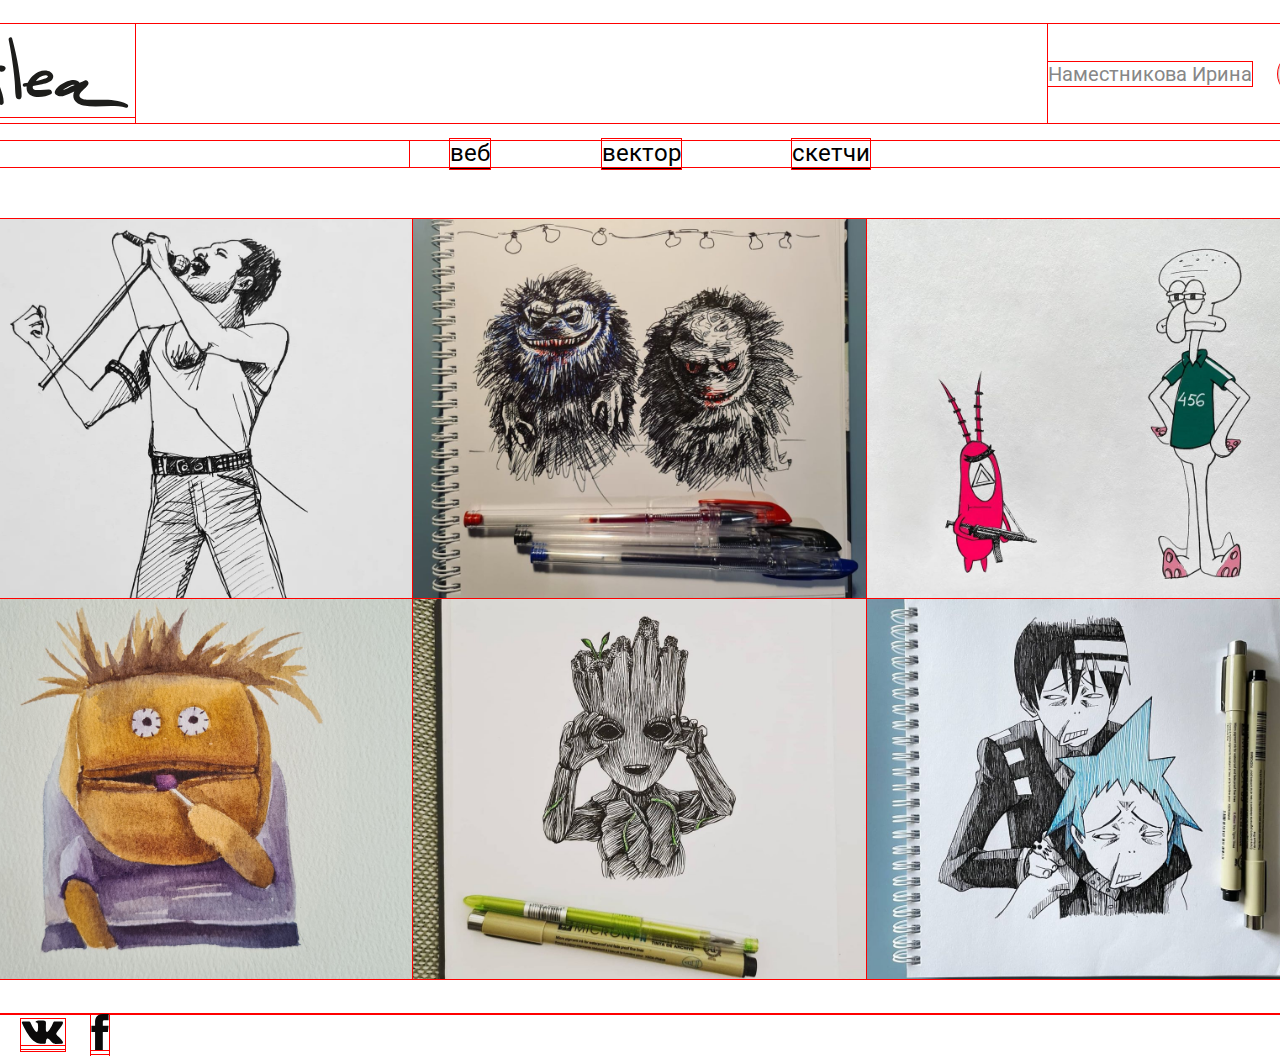
==== sketch.html @ 0e4699a0 "контент и разделы" ====
<!DOCTYPE html>
<html lang="en">
    <head>
        <meta charset="UTF-8">
        <meta http-equiv="X-UA-Compatible" content="IE=edge">
        <meta name="viewport" content="width=device-width, initial-scale=1.0">
        <meta name="description" content="Сайт-портфолио дизайнера"/>
        <link rel="stylesheet" href="./style/style.css">
        <link rel="preconnect" href="https://fonts.googleapis.com">
        <link rel="preconnect" href="https://fonts.gstatic.com" crossorigin>
        <link href="https://fonts.googleapis.com/css2?family=Roboto:wght@300;400&display=swap" rel="stylesheet">
        <title>Portfolio</title>
    </head>
    <body>
        <div class="main-page">
            <!-- ЗАГОЛОВОК -->
            <header class="header">
                <!-- лого и автор  -->
                <div class="author">
                    <a class="logo" href="#">
                        <img src="./images/svg/flea.svg" width="175" height="93" alt="flea">
                    </a>
                    <div class="info">
                        <span class="info__name">Наместникова Ирина</span>
                        <button class="info__button" type="button">?</button>
                    </div>
                </div>
                
                <!-- непосредственно навигация   --> 
                <nav class="navigation">
                    <ul class="menu">
                        <li><a href="index.html">веб</a></li>
                        <li><a href="vector.html">вектор</a></li>
                        <li><a href="#">скетчи</a></li>
                    </ul>
                </nav>
            </header>

            <!-- КОНТЕНТ -->
            <div class="content-wrap">
                <div class="content">
                    <img src="./images/fredy.jpg" width="454" height="380" alt="lorem">
                    <img src="./images/toothy.jpg" width="454" height="380" alt="lorem">
                    <img src="./images/squid.jpg" width="454" height="380" alt="lorem">
                    <img src="./images/yup.jpg" width="454" height="380" alt="lorem">
                    <img src="./images/groot.jpg" width="454" height="380" alt="lorem">
                    <img src="./images/souleater.jpg" width="454" height="380" alt="lorem">
                </div>
            </div>   
            <footer>
                <ul class="social-buttons">
                    <li><a class="instagram" href="#"> <img src="./images/svg/instagram.svg" width="35" height="35" alt="instagram"></a></li>
                    <li><a class="vk" href="#"><img src="./images/svg/vk.svg" width="44" height="26" alt="vkontakte"></a></li>
                    <li><a class="facebook" href="#"><img src="./images/svg/fb.svg" width="18" height="36" alt="facebook"></a></li>
                </ul>          
            </footer> 
        </div>

        <div class="darklayer visually-hidden">

            <div class="popup">
                <button class="popup__button popup__button--prev"> 
                    <svg width="18" height="18" viewBox="0 0 18 18" fill="none" xmlns="http://www.w3.org/2000/svg">
                        <path d="M0.984375 9L9 0.984375L17.0156 9L15.6094 10.4062L9.98437 4.82812L9.98438 17.0156L8.01562 17.0156L8.01562 4.82812L2.39062 10.4062L0.984375 9Z"/>
                    </svg>                        
                </button>
                <img class="popup__image" src="./images/yup.jpg" alt="lorem">
                <button class="popup__button popup__button--next">
                    <svg width="18" height="18" viewBox="0 0 18 18" fill="none" xmlns="http://www.w3.org/2000/svg">
                        <path d="M0.984375 9L9 0.984375L17.0156 9L15.6094 10.4062L9.98437 4.82812L9.98438 17.0156L8.01562 17.0156L8.01562 4.82812L2.39062 10.4062L0.984375 9Z"/>
                    </svg>
                </button>
            </div>

        </div>
        <script src="./script/index.js"></script>
    </body>
</html>
---- style/style.css ----
body {
    margin: 0;
    font-family: 'Roboto', Arial, sans-serif;
    font-size: 18px;
    line-height: 24px;
    font-weight: 400;
    color: black; 
}

* {
    box-sizing: border-box;
    outline: 1px solid red;
}

.main-page {
    display: flex;
    flex-direction: column;
    align-items: center;
    background-color: white;
}

.main-page > * {
    width: 1360px;
}

.header {
}

.author {
    display: flex;
    justify-content: space-between;
    margin-top: 24px;
    margin-bottom: 10px;
    
}

.author span {
    font-size: 20px;
    font-family: 'Roboto', Courier, normal;
    color: rgba(135, 135, 135, 1);
    ;
}

.info {
    display: flex;
    align-items: center;
    
}


.info .info__name {
    margin-right: 26px;
}

.info .info__button {
    width: 42px;
    height: 42px;
    background-color: rgb(243, 243, 243);
    border-radius: 50%;
    border: 1px solid rgb(206, 206, 206);
    font-size: 32px;
    font-family: 'Roboto', Arial, sans-serif;
    color: rgb(63, 63, 63);    
}


.navigation {
    width: 100%;
    margin-bottom: 52px;
 
}

.menu {
    display: flex;
    justify-content: space-between;
    width: 460px;
    margin-left: auto;
    margin-right: auto;
    list-style: none;

        
}
.menu a {
    font-size: 24px;
    font-family: 'Roboto', Courier, normal;
    text-decoration: none;
    color: black;

    border-bottom: 2px solid rgb(0 0 0);
       
}
.menu a:visited {
    color: black;
}

/* text-decoration: none; */



.web-content-wrap {
    display: grid;
    grid-template-columns: 1fr 1fr;
}

.web-content-card {
    display: flex;
    align-items: center;
    flex-direction: column;
    font-family: 'Roboto', Arial, sans-serif;
    font-size: 13px;
    line-height: 24px;
    font-weight: 300;
    color: black;
    
}

.web-content-card img {
    width: 380px;
    height: 380px;
    
}


.content-wrap {
    display: flex;
    justify-content: center;
    /* width: 1360px; */
}


.content {
    display: grid;
    grid-template-columns: 1fr 1fr 1fr;
    grid-template-rows: 1fr 1fr;
    margin-bottom: 16px;
    margin-bottom: 35px;
    background-color: black;
          
}

.content img {
    object-fit: cover;
    width: 454px;
    height: 380px;
    
    
}


.social-buttons {
    display: flex;
    justify-content: start;
    align-items: center;
    /* width: auto; */
    margin: 0;
    padding: 0;
    
}

.social-buttons li {
    list-style: none;    
    color: white; 
    margin-right: 26px;
}

.instagram {
    outline: 1px black;
}

.darklayer {
    display: flex;
    position: fixed;
    width: 100vw;
    height: 100vh;
    background-color: rgba(128, 128, 128, 0.7);
    top: 0;
    justify-content: center;
    align-items: center;
}

.darklayer-about {
    position: relative;
    display: flex;
    align-items: center;
    justify-content: center;
}


.popup {
    position: relative;
    display: flex;
    align-items: center;
    width: 800px;
    height: 800px;
    /*padding: 5px;*/
    background-color: rgb(39, 39, 39);
    border-radius: 4px;
    box-shadow: 0 0 15px rgba(0,0,0,0.3);
}
    
.popup-about {
    display: flex;
    padding: 50px;
    width: 800px;
    height: 800px;
    background-color: rgb(255, 255, 255);
    border-color: red;
    
   
}
.popup-about h2 {
    font-size: 24px;
    font-family: 'Roboto', Courier, normal;
}



.popup__image {
    width: 100%;
    height: auto;
}

.popup__button {
    position: absolute;
    display: flex;
    justify-content: center;
    align-items: center;
    width: 50px;
    height: 50px;
    border-radius: 50px;
    outline: none;
    border: none;
}

.popup__button svg {
    fill: #4E4747;
    stroke: #4E4747;
    width: 22px;
    height: 22px;
    
   
}


.popup__button svg:hover {
    fill: red;
    stroke: red;
    
}

.popup__button--prev {
    left: -100px;
}

.popup__button--next {
    right: -100px;
}

.popup__button--prev svg {
    transform: rotate(-90deg);
}

.popup__button--next svg {
    transform: rotate(90deg);
}

.visually-hidden {
   visibility: hidden;
}
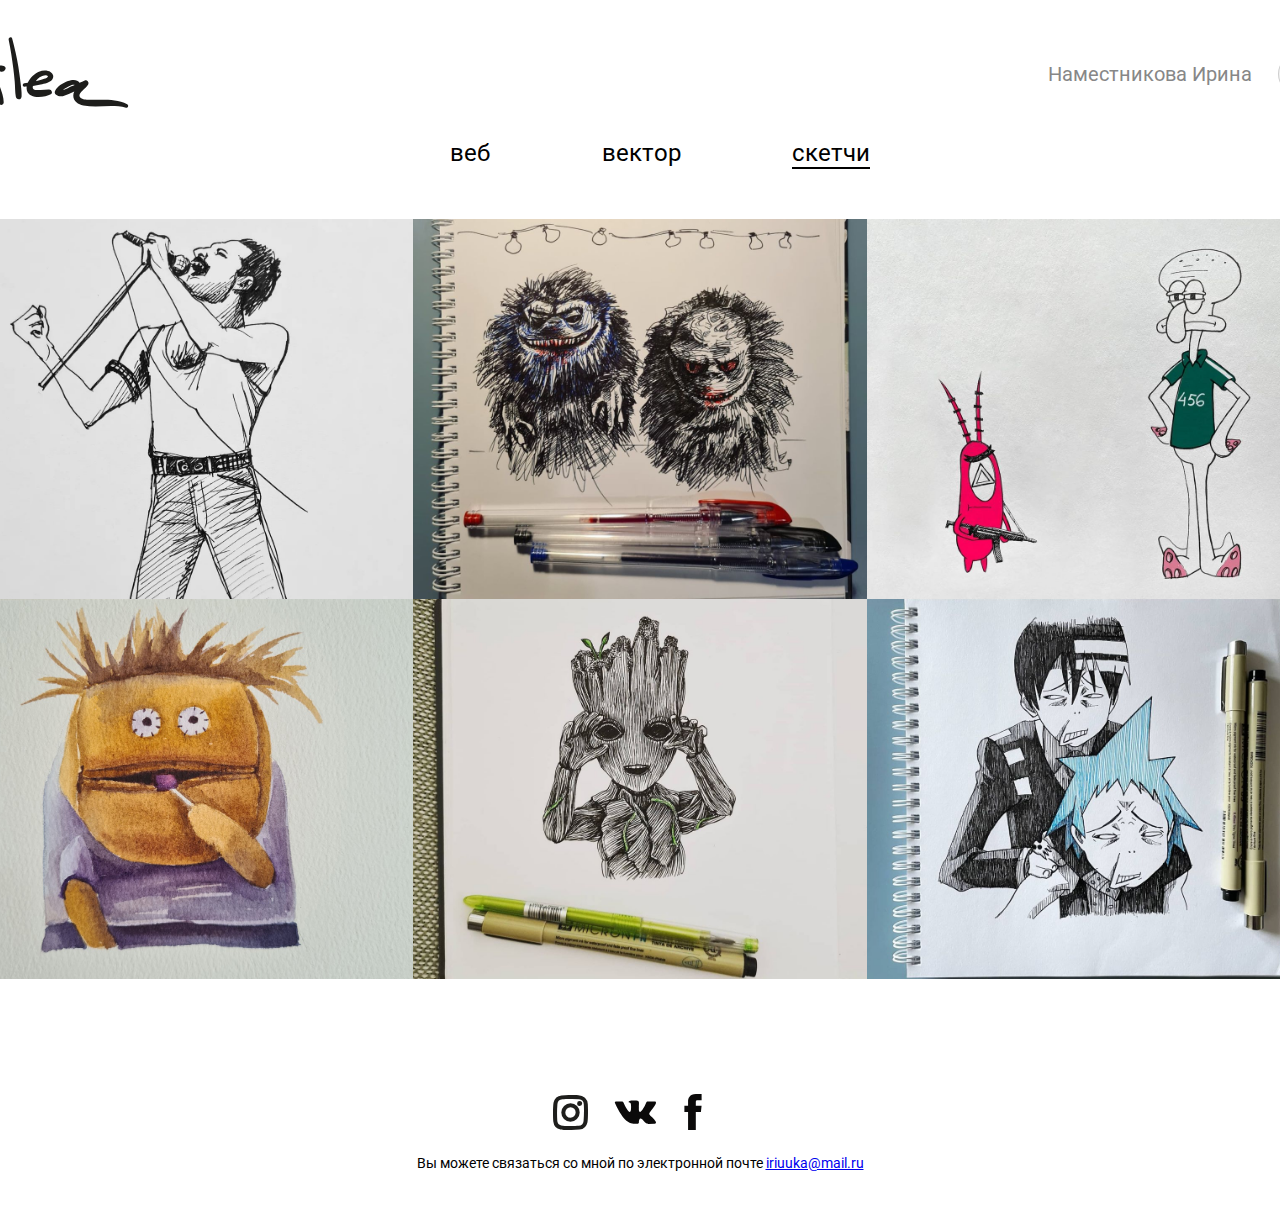
==== commit 2b658bed: "подготовка к выкладке на хостинг" ====
--- a/sketch.html
+++ b/sketch.html
@@ -1,78 +1,132 @@
 <!DOCTYPE html>
 <html lang="en">
-    <head>
-        <meta charset="UTF-8">
-        <meta http-equiv="X-UA-Compatible" content="IE=edge">
-        <meta name="viewport" content="width=device-width, initial-scale=1.0">
-        <meta name="description" content="Сайт-портфолио дизайнера"/>
-        <link rel="stylesheet" href="./style/style.css">
-        <link rel="preconnect" href="https://fonts.googleapis.com">
-        <link rel="preconnect" href="https://fonts.gstatic.com" crossorigin>
-        <link href="https://fonts.googleapis.com/css2?family=Roboto:wght@300;400&display=swap" rel="stylesheet">
-        <title>Portfolio</title>
-    </head>
-    <body>
-        <div class="main-page">
-            <!-- ЗАГОЛОВОК -->
-            <header class="header">
-                <!-- лого и автор  -->
-                <div class="author">
-                    <a class="logo" href="#">
-                        <img src="./images/svg/flea.svg" width="175" height="93" alt="flea">
-                    </a>
-                    <div class="info">
-                        <span class="info__name">Наместникова Ирина</span>
-                        <button class="info__button" type="button">?</button>
-                    </div>
+
+<head>
+    <meta charset="UTF-8">
+    <meta http-equiv="X-UA-Compatible" content="IE=edge">
+    <meta name="viewport" content="width=device-width, initial-scale=1.0">
+    <meta name="description" content="Сайт-портфолио дизайнера" />
+    <link rel="stylesheet" href="./style/style.css">
+    <link rel="preconnect" href="https://fonts.googleapis.com">
+    <link rel="preconnect" href="https://fonts.gstatic.com" crossorigin>
+    <link href="https://fonts.googleapis.com/css2?family=Roboto:wght@300;400&display=swap" rel="stylesheet">
+    <title>Portfolio</title>
+</head>
+
+<body>
+    <div class="main-page">
+        <!-- ЗАГОЛОВОК -->
+        <header class="header">
+            <!-- лого и автор  -->
+            <div class="author">
+                <a class="logo" href="index.html">
+                    <img src="./images/svg/flea.svg" width="175" height="93" alt="flea">
+                </a>
+                <div class="info">
+                    <span class="info__name">Наместникова Ирина</span>
+                    <button class="info__button" type="button">?</button>
                 </div>
-                
-                <!-- непосредственно навигация   --> 
-                <nav class="navigation">
-                    <ul class="menu">
-                        <li><a href="index.html">веб</a></li>
-                        <li><a href="vector.html">вектор</a></li>
-                        <li><a href="#">скетчи</a></li>
-                    </ul>
-                </nav>
-            </header>
+            </div>
 
-            <!-- КОНТЕНТ -->
-            <div class="content-wrap">
-                <div class="content">
-                    <img src="./images/fredy.jpg" width="454" height="380" alt="lorem">
-                    <img src="./images/toothy.jpg" width="454" height="380" alt="lorem">
-                    <img src="./images/squid.jpg" width="454" height="380" alt="lorem">
-                    <img src="./images/yup.jpg" width="454" height="380" alt="lorem">
-                    <img src="./images/groot.jpg" width="454" height="380" alt="lorem">
-                    <img src="./images/souleater.jpg" width="454" height="380" alt="lorem">
-                </div>
-            </div>   
-            <footer>
-                <ul class="social-buttons">
-                    <li><a class="instagram" href="#"> <img src="./images/svg/instagram.svg" width="35" height="35" alt="instagram"></a></li>
-                    <li><a class="vk" href="#"><img src="./images/svg/vk.svg" width="44" height="26" alt="vkontakte"></a></li>
-                    <li><a class="facebook" href="#"><img src="./images/svg/fb.svg" width="18" height="36" alt="facebook"></a></li>
-                </ul>          
-            </footer> 
+            <!-- непосредственно навигация   -->
+            <nav class="navigation">
+                <ul class="menu">
+                    <li><a href="index.html">веб</a></li>
+                    <li><a href="vector.html">вектор</a></li>
+                    <li><a class="menu__item--current" href="#">скетчи</a></li>
+                </ul>
+            </nav>
+        </header>
+
+        <!-- КОНТЕНТ -->
+        <div class="content-wrap">
+            <div class="content">
+                <img src="./images/fredy.jpg" width="454" height="380" alt="lorem">
+                <img src="./images/toothy.jpg" width="454" height="380" alt="lorem">
+                <img src="./images/squid.jpg" width="454" height="380" alt="lorem">
+                <img src="./images/yup.jpg" width="454" height="380" alt="lorem">
+                <img src="./images/groot.jpg" width="454" height="380" alt="lorem">
+                <img src="./images/souleater.jpg" width="454" height="380" alt="lorem">
+            </div>
+        </div>
+        <footer>
+            <ul class="social-buttons">
+                <li><a class="instagram" href="https://www.instagram.com/iriuuka/"> <img src="./images/svg/instagram.svg" width="35" height="35" alt="instagram"></a></li>
+                <li><a class="vk" href="https://vk.com/iriuuka"><img src="./images/svg/vk.svg" width="44" height="26" alt="vkontakte"></a></li>
+                <li><a class="facebook" href="https://www.facebook.com/iriuuka"><img src="./images/svg/fb.svg" width="18" height="36" alt="facebook"></a></li>
+            </ul>
+            <p>Вы можете связаться со мной по электронной почте <a href="mailto:iriuuka@mail.ru">iriuuka@mail.ru</a></p>
+        </footer>
+    </div>
+
+    <div class="darklayer visually-hidden">
+
+        <div class="popup">
+            <!-- <button class="popup__button popup__button--prev">
+                <svg width="18" height="18" viewBox="0 0 18 18" fill="none" xmlns="http://www.w3.org/2000/svg">
+                    <path
+                        d="M0.984375 9L9 0.984375L17.0156 9L15.6094 10.4062L9.98437 4.82812L9.98438 17.0156L8.01562 17.0156L8.01562 4.82812L2.39062 10.4062L0.984375 9Z" />
+                </svg>
+            </button> -->
+            <img class="popup__image" src="" alt="полноэкранное изображение">
+            <!-- <button class="popup__button popup__button--next">
+                <svg width="18" height="18" viewBox="0 0 18 18" fill="none" xmlns="http://www.w3.org/2000/svg">
+                    <path
+                        d="M0.984375 9L9 0.984375L17.0156 9L15.6094 10.4062L9.98437 4.82812L9.98438 17.0156L8.01562 17.0156L8.01562 4.82812L2.39062 10.4062L0.984375 9Z" />
+                </svg>
+            </button> -->
         </div>
 
-        <div class="darklayer visually-hidden">
+    </div>
+    <div class="darklayer-about visually-hidden">
 
-            <div class="popup">
-                <button class="popup__button popup__button--prev"> 
-                    <svg width="18" height="18" viewBox="0 0 18 18" fill="none" xmlns="http://www.w3.org/2000/svg">
-                        <path d="M0.984375 9L9 0.984375L17.0156 9L15.6094 10.4062L9.98437 4.82812L9.98438 17.0156L8.01562 17.0156L8.01562 4.82812L2.39062 10.4062L0.984375 9Z"/>
-                    </svg>                        
-                </button>
-                <img class="popup__image" src="./images/yup.jpg" alt="lorem">
-                <button class="popup__button popup__button--next">
-                    <svg width="18" height="18" viewBox="0 0 18 18" fill="none" xmlns="http://www.w3.org/2000/svg">
-                        <path d="M0.984375 9L9 0.984375L17.0156 9L15.6094 10.4062L9.98437 4.82812L9.98438 17.0156L8.01562 17.0156L8.01562 4.82812L2.39062 10.4062L0.984375 9Z"/>
-                    </svg>
-                </button>
+        <div class="popup-about">
+
+            <div class="popup-about__education">
+                <div>
+                    <h2>Образование:</h2>
+                    <p>ННГАСУ, архитектор</p>
+                </div>
+
+                <div>
+                    <h2>Основные программы:</h2>
+                    <p>
+                    <ul>
+                        <li>Adobe Photoshop</li>
+                        <li>Adobe Illustrator</li>
+                        <li>Adobe InDesign</li>
+                        <li>CorelDRAW</li>
+                        <li>Figma</li>
+                        <li>Miro</li>
+                        <li>Zeplin</ol>
+                    </ul>
+                    </p>
+                </div>
+                <div>
+                    <h2>Дополнительное образование</h2>
+                    <p>Нетология, Продуктовый дизайнер 2020</p>
+                    <p>HTML Academy, HTML и CSS, уровень 1 2019</p>
+                </div>
             </div>
 
+            <h2>О сайте</h2>
+            <p>Данный сайт был сверстан самостоятельно после участия в интенсиве HTMLAcademy в редакторе Visual Studio Code, без использования конструкторов и библиотек, на чистом HTML, CSS и JavaScript </p>
+            <p>Изучаю верстку сайтов <b>для того, чтобы понимать работу верстальщика/фронтендера</b> и более качественно проектировать макеты в Figma</p>
+            <p>В планах по дальнейшему улучшению сайта</p>
+            <ul>
+                <li>полноценный UI-кит в Figma, в т.ч. мобильная версия, состояния hover/active, карта шрифтов</li>
+                <li>верстка мелких элементов по UI-киту</li>
+                <li>резиновая верстка</li>
+                <li>оптимизация картинок для скорости загрузки</li>
+                <li>перелистывание картинок на JavaScript</li>
+            </ul>
+            <p>
+                Вы можете посмотреть разметку на <a href="https://github.com/iriuuka/portfolio">GitHub</a>
+            </p>
+
         </div>
-        <script src="./script/index.js"></script>
-    </body>
+    </div>
+    <script src="./script/index.js"></script>
+</body>
+
 </html>--- a/style/style.css
+++ b/style/style.css
@@ -4,12 +4,12 @@
     font-size: 18px;
     line-height: 24px;
     font-weight: 400;
-    color: black; 
+    color: black;
 }
 
 * {
     box-sizing: border-box;
-    outline: 1px solid red;
+    /* outline: 1px solid red; */
 }
 
 .main-page {
@@ -21,9 +21,6 @@
 
 .main-page > * {
     width: 1360px;
-}
-
-.header {
 }
 
 .author {
@@ -31,7 +28,7 @@
     justify-content: space-between;
     margin-top: 24px;
     margin-bottom: 10px;
-    
+
 }
 
 .author span {
@@ -44,7 +41,7 @@
 .info {
     display: flex;
     align-items: center;
-    
+
 }
 
 
@@ -52,7 +49,17 @@
     margin-right: 26px;
 }
 
+@keyframes blink {
+    from {
+        color: rgb(179, 74, 5);
+    }
+    to {
+        color: rgb(50, 50, 50);
+    }
+}
+
 .info .info__button {
+    position: relative;
     width: 42px;
     height: 42px;
     background-color: rgb(243, 243, 243);
@@ -60,14 +67,25 @@
     border: 1px solid rgb(206, 206, 206);
     font-size: 32px;
     font-family: 'Roboto', Arial, sans-serif;
-    color: rgb(63, 63, 63);    
-}
-
+
+    animation-name: blink;
+    animation-duration: 3s;
+    animation-iteration-count: infinite;
+    animation-fill-mode: backwards;
+    animation-direction: alternate;
+    transform: scale(1);
+    transition: transform 0.6s ease;
+    cursor: pointer;
+}
+
+.info .info__button:hover {
+    transform: scale(1.05);
+}
 
 .navigation {
     width: 100%;
     margin-bottom: 52px;
- 
+
 }
 
 .menu {
@@ -78,24 +96,28 @@
     margin-right: auto;
     list-style: none;
 
-        
+
 }
 .menu a {
     font-size: 24px;
     font-family: 'Roboto', Courier, normal;
     text-decoration: none;
     color: black;
-
-    border-bottom: 2px solid rgb(0 0 0);
-       
-}
+    transition: opacity 0.3s;
+}
+
 .menu a:visited {
     color: black;
 }
 
-/* text-decoration: none; */
-
-
+.menu a:hover {
+    opacity: 0.76;
+    border-bottom: 2px solid rgb(0 0 0);
+}
+
+.menu a.menu__item--current {
+    border-bottom: 2px solid rgb(0 0 0);
+}
 
 .web-content-wrap {
     display: grid;
@@ -111,22 +133,31 @@
     line-height: 24px;
     font-weight: 300;
     color: black;
-    
+}
+
+.web-content-card:nth-child(2) {
+    margin-bottom: 24px;
 }
 
 .web-content-card img {
     width: 380px;
     height: 380px;
-    
-}
-
+}
+
+.web-content-card div:last-child {
+    width: 380px;
+}
+.web-content-card a,
+.web-content-card p {
+    display: block;
+    text-align: center;
+    margin-top: 0;
+}
 
 .content-wrap {
     display: flex;
     justify-content: center;
-    /* width: 1360px; */
-}
-
+}
 
 .content {
     display: grid;
@@ -135,31 +166,26 @@
     margin-bottom: 16px;
     margin-bottom: 35px;
     background-color: black;
-          
 }
 
 .content img {
     object-fit: cover;
     width: 454px;
     height: 380px;
-    
-    
-}
-
+    cursor: pointer;
+}
 
 .social-buttons {
     display: flex;
     justify-content: start;
     align-items: center;
-    /* width: auto; */
     margin: 0;
     padding: 0;
-    
 }
 
 .social-buttons li {
-    list-style: none;    
-    color: white; 
+    list-style: none;
+    color: white;
     margin-right: 26px;
 }
 
@@ -167,7 +193,8 @@
     outline: 1px black;
 }
 
-.darklayer {
+.darklayer,
+.darklayer-about {
     display: flex;
     position: fixed;
     width: 100vw;
@@ -178,14 +205,6 @@
     align-items: center;
 }
 
-.darklayer-about {
-    position: relative;
-    display: flex;
-    align-items: center;
-    justify-content: center;
-}
-
-
 .popup {
     position: relative;
     display: flex;
@@ -197,27 +216,11 @@
     border-radius: 4px;
     box-shadow: 0 0 15px rgba(0,0,0,0.3);
 }
-    
-.popup-about {
-    display: flex;
-    padding: 50px;
-    width: 800px;
-    height: 800px;
-    background-color: rgb(255, 255, 255);
-    border-color: red;
-    
-   
-}
-.popup-about h2 {
-    font-size: 24px;
-    font-family: 'Roboto', Courier, normal;
-}
-
-
 
 .popup__image {
     width: 100%;
     height: auto;
+    opacity: 1;
 }
 
 .popup__button {
@@ -237,15 +240,12 @@
     stroke: #4E4747;
     width: 22px;
     height: 22px;
-    
-   
 }
 
 
 .popup__button svg:hover {
     fill: red;
     stroke: red;
-    
 }
 
 .popup__button--prev {
@@ -264,6 +264,37 @@
     transform: rotate(90deg);
 }
 
+.popup-about {
+    padding: 50px;
+    width: 1080px;
+    max-height: 80vh;
+    overflow-y: scroll;
+    background-color: rgb(255, 255, 255);
+    border-color: red;
+}
+
+.popup-about h2 {
+    font-size: 24px;
+    font-family: 'Roboto', Courier, normal;
+}
+
+.popup-about__education {
+    display: flex;
+    justify-content: space-between;
+}
+
+.popup-about__web {
+    display: block;
+}
+
 .visually-hidden {
-   visibility: hidden;
-}
+    display: none;
+}
+
+footer {
+    display: flex;
+    flex-direction: column;
+    align-items: center;
+    margin: 80px 0 40px;
+    font-size: 14px;
+}